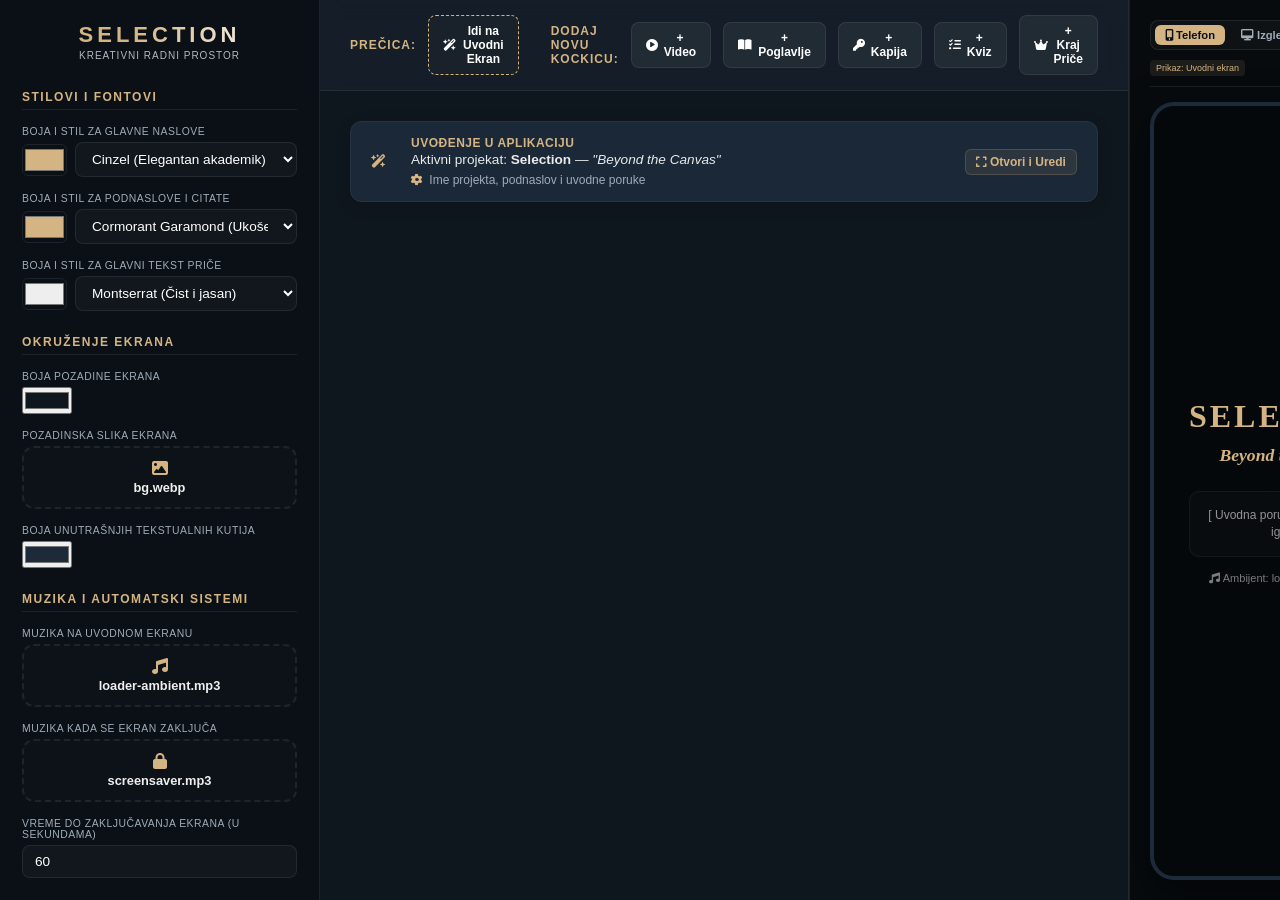
==== selection-admin/index.html @ a890d703 "feat: implement initial administrative interface for selection canvas management" ====
<!DOCTYPE html>
<html lang="sr">

<head>
    <meta charset="UTF-8">
    <meta name="viewport" content="width=device-width, initial-scale=1.0">
    <title>Selection Canvas - Upravljanje Aplikacijom</title>
    <link rel="stylesheet" href="https://cdnjs.cloudflare.com/ajax/libs/font-awesome/6.5.1/css/all.min.css">
    <link rel="stylesheet" href="style.css">

</head>

<body>

    <div class="sidebar">
        <div class="admin-brand">
            <span class="brand-main">SELECTION</span>
            <span class="brand-sub">Kreativni Radni Prostor</span>
        </div>

        <h2>Stilovi i Fontovi</h2>
        <div class="form-group">
            <label>Boja i stil za GLAVNE NASLOVE</label>
            <div class="color-picker-wrapper">
                <input type="color" id="color-h1" value="#d4b483" oninput="osveziZiviPreview()">
                <select id="font-h1" style="flex: 1;" onchange="osveziZiviPreview()">
                    <option value="Cinzel">Cinzel (Elegantan akademik)</option>
                    <option value="Playfair Display">Playfair Display (Moderan žurnal)</option>
                    <option value="Cormorant Garamond">Cormorant Garamond (Klasičan roman)</option>
                </select>
            </div>
        </div>

        <div class="form-group">
            <label>Boja i stil za PODNASLOVE i CITATE</label>
            <div class="color-picker-wrapper">
                <input type="color" id="color-h2" value="#d4b483" oninput="osveziZiviPreview()">
                <select id="font-h2" style="flex: 1;" onchange="osveziZiviPreview()">
                    <option value="Cormorant Garamond">Cormorant Garamond (Ukošena slova)</option>
                    <option value="Cinzel">Cinzel</option>
                    <option value="Playfair Display">Playfair Display</option>
                </select>
            </div>
        </div>

        <div class="form-group">
            <label>Boja i stil za GLAVNI TEKST priče</label>
            <div class="color-picker-wrapper">
                <input type="color" id="color-p" value="#eeeeee" oninput="osveziZiviPreview()">
                <select id="font-p" style="flex: 1;" onchange="osveziZiviPreview()">
                    <option value="Montserrat">Montserrat (Čist i jasan)</option>
                    <option value="Inter">Inter (Prefinjen i tanak)</option>
                    <option value="Open Sans">Open Sans (Prirodan i čitljiv)</option>
                </select>
            </div>
        </div>

        <h2>Okruženje Ekrana</h2>
        <div class="form-group">
            <label>Boja pozadine ekrana</label>
            <input type="color" id="input-boja-pozadina" value="#0f171e" oninput="osveziZiviPreview()">
        </div>

        <div class="form-group">
            <label>Pozadinska slika ekrana</label>
            <div class="zoom-drop-zone" id="drop-global-pozadina" style="padding: 12px; font-size: 0.8rem;"
                onclick="okiniGlobalniKlikFajla('slika')">
                <i class="fa-solid fa-image"
                    style="color:var(--admin-accent); margin-bottom:4px; display:block; font-size:16px;"></i>
                <span id="label-global-pozadina"
                    style="font-weight:600; display:block; overflow:hidden; text-overflow:ellipsis; white-space:nowrap;">Klikni
                    ili prevuci sliku ovde</span>
            </div>
            <input type="hidden" id="input-slika-pozadina" value="">
        </div>

        <div class="form-group">
            <label>Boja unutrašnjih tekstualnih kutija</label>
            <input type="color" id="input-boja-kontejner" value="#1c2a39" oninput="osveziZiviPreview()">
        </div>

        <h2>Muzika i Automatski Sistemi</h2>

        <div class="form-group">
            <label>Muzika na uvodnom ekranu</label>
            <div class="zoom-drop-zone" id="drop-global-loader-muzika" style="padding: 12px; font-size: 0.8rem;"
                onclick="okiniGlobalniKlikFajla('loader-mp3')">
                <i class="fa-solid fa-music"
                    style="color:var(--admin-accent); margin-bottom:4px; display:block; font-size:16px;"></i>
                <span id="label-global-loader-muzika"
                    style="font-weight:600; display:block; overflow:hidden; text-overflow:ellipsis; white-space:nowrap;">Klikni
                    ili prevuci .mp3 ovde</span>
            </div>
            <input type="hidden" id="input-loader-muzika" value="">
        </div>

        <div class="form-group">
            <label>Muzika kada se ekran zaključa</label>
            <div class="zoom-drop-zone" id="drop-global-ss-muzika" style="padding: 12px; font-size: 0.8rem;"
                onclick="okiniGlobalniKlikFajla('ss-mp3')">
                <i class="fa-solid fa-lock"
                    style="color:var(--admin-accent); margin-bottom:4px; display:block; font-size:16px;"></i>
                <span id="label-global-ss-muzika"
                    style="font-weight:600; display:block; overflow:hidden; text-overflow:ellipsis; white-space:nowrap;">Klikni
                    ili prevuci .mp3 ovde</span>
            </div>
            <input type="hidden" id="input-ss-muzika" value="">
        </div>

        <div class="form-group">
            <label>Vreme do zaključavanja ekrana (u sekundama)</label>
            <input type="number" id="input-ss-tajmer" min="5" max="600" value="60">
        </div>

        <button class="btn-save" onclick="sacuvajSveNaServer()"><i class="fa-solid fa-cloud-arrow-up"></i> Sačuvaj i
            Objavi Sve</button>
    </div>

    <div class="main-workspace" style="flex: 1.2; border-right: 1px solid var(--admin-border);">
        <div class="toolbar">
            <span class="toolbar-title">Prečica:</span>
            <button class="btn-add btn-splash-trigger" onclick="postaviAktivniBlok(-1)"><i
                    class="fa-solid fa-wand-magic-sparkles"></i> Idi na Uvodni Ekran</button>

            <span class="toolbar-title" style="margin-left: 20px;">Dodaj novu kockicu:</span>
            <button class="btn-add" onclick="dodajNoviBlok('video')"><i class="fa-solid fa-circle-play"></i> +
                Video</button>
            <button class="btn-add" onclick="dodajNoviBlok('chapter')"><i class="fa-solid fa-book-open"></i> +
                Poglavlje</button>
            <button class="btn-add" onclick="dodajNoviBlok('gate')"><i class="fa-solid fa-key"></i> + Kapija</button>
            <button class="btn-add" onclick="dodajNoviBlok('quiz')"><i class="fa-solid fa-list-check"></i> +
                Kviz</button>
            <button class="btn-add" onclick="dodajNoviBlok('finale')"><i class="fa-solid fa-crown"></i> + Kraj
                Priče</button>
        </div>

        <div class="blocks-container" id="cms-blocks-list">
        </div>
    </div>

    <!-- DESNA STRANA: ŽIVI SIMULATOR SA DVA REŽIMA PRIKAZA -->
    <div class="preview-panel" id="global-preview-panel"
        style="flex: 0.75; min-width: 320px; background-color: #070b0e; padding: 20px; display: flex; flex-direction: column; gap: 15px; height: 100%; overflow: hidden; border-left: 1px solid var(--admin-border); transition: flex 0.3s ease;">

        <div
            style="display: flex; justify-content: space-between; align-items: center; border-bottom: 1px solid var(--admin-border); padding-bottom: 10px; flex-wrap: wrap; gap: 10px;">
            <div
                style="display: flex; gap: 6px; background: rgba(255,255,255,0.03); padding: 4px; border-radius: 8px; border: 1px solid var(--admin-border);">
                <button id="btn-mode-mobile" onclick="promeniRezimSimulatora('mobile')"
                    style="background: var(--admin-accent); color: var(--admin-sidebar); border: none; padding: 4px 10px; font-size: 0.7rem; font-weight: 700; border-radius: 6px; cursor: pointer; transition: all 0.2s;">
                    <i class="fa-solid fa-mobile-screen-button"></i> Telefon
                </button>
                <button id="btn-mode-pc" onclick="promeniRezimSimulatora('pc')"
                    style="background: transparent; color: var(--admin-muted); border: none; padding: 4px 10px; font-size: 0.7rem; font-weight: 700; border-radius: 6px; cursor: pointer; transition: all 0.2s;">
                    <i class="fa-solid fa-desktop"></i> Izgled na PC-u
                </button>
            </div>
            <span id="preview-status-tag"
                style="font-size: 9px; background: rgba(212,180,131,0.1); color: var(--admin-accent); padding: 3px 6px; border-radius: 4px;">Prikaz:
                Uvodni ekran</span>
        </div>

        <!-- Glavni kontejner simulatora koji menja stilove u zavisnosti od režima -->
        <div class="device-simulator" id="live-simulator-screen"
            style="flex: 1; width: 100%; background-color: #0f171e; border: 4px solid #1c2a39; border-radius: 24px; box-shadow: 0 15px 40px rgba(0,0,0,0.5); position: relative; overflow-y: auto; display: flex; flex-direction: column; justify-content: center; align-items: center; padding: 25px; transition: all 0.3s ease;">
            <div id="simulator-content-target" style="width: 100%; text-align: center; transition: all 0.3s ease;">
            </div>
        </div>
    </div>

    <div id="zoom-editor-overlay">
        <div class="zoom-window">
            <div class="zoom-header">
                <h3 id="zoom-module-title"
                    style="color: var(--admin-accent); font-size: 1.1rem; text-transform: uppercase; letter-spacing: 1px;">
                    UREĐIVANJE KOCKICE Sadržaj</h3>
                <button onclick="zatvoriZoomEditor()" class="btn-action"
                    style="border-color:#b81d24; color:#b81d24; font-weight:700;">X ZATVORI PROZOR</button>
            </div>
            <div class="zoom-body" id="zoom-dynamic-body"></div>
            <div class="zoom-footer">
                <button class="btn-action" onclick="zatvoriZoomEditor()" style="padding:10px 20px;">Poništi</button>
                <button class="btn-save" onclick="potvrdiIZatvoriZoom()" style="margin:0; padding:10px 25px;"><i
                        class="fa-solid fa-check"></i> Završi i Primeni Izmene</button>
            </div>
        </div>
    </div>
    <script src="admin-logic.js?v=1.3.4"></script>
</body>

</html>
---- selection-admin/style.css ----
:root {
     --admin-bg: #0f171e;
     --admin-card: rgba(28, 42, 57, 0.95);
     --admin-sidebar: #0a1015;
     --admin-accent: #d4b483;
     --admin-text: #eee;
     --admin-muted: #a0acb8;
     --admin-border: rgba(255, 255, 255, 0.08);
     --btn-glass: rgba(255, 255, 255, 0.06);
 }

 * {
     margin: 0;
     padding: 0;
     box-sizing: border-box;
 }

 body {
     font-family: 'Segoe UI', Roboto, sans-serif;
     background-color: var(--admin-bg);
     color: var(--admin-text);
     display: flex;
     width: 100vw;
     height: 100vh;
     overflow: hidden;
 }

 /* --- JEDINSTVENA KONTROLNA TABLA (LEVO) --- */
 .sidebar {
     width: 320px;
     min-width: 320px;
     background-color: var(--admin-sidebar);
     padding: 22px;
     display: flex;
     flex-direction: column;
     gap: 16px;
     overflow-y: auto;
     height: 100%;
     border-right: 1px solid var(--admin-border);
 }

 .admin-brand {
     text-align: center;
     margin-bottom: 5px;
     text-transform: uppercase;
 }

 .brand-main {
     display: block;
     font-size: 22px;
     font-weight: 700;
     letter-spacing: 4px;

     /* Fallback boja za starije pretraživače */
     color: var(--admin-accent);

     /* Definisanje gradijenta */
     background: linear-gradient(to right, #d4b483 20%, #fff 50%, #d4b483 80%);
     background-size: 200% auto;

     /* Vendor prefiksi za Webkit (Chrome, Safari, Edge) */
     -webkit-background-clip: text;
     -webkit-text-fill-color: transparent;

     /* Standardno svojstvo za modernu kompatibilnost */
     background-clip: text;

     /* Postavljanje boje teksta na providno da bi se video gradijent pozadine */
     color: transparent;
 }

 .brand-sub {
     display: block;
     font-size: 10px;
     color: #fff;
     letter-spacing: 1px;
     margin-top: 2px;
     opacity: 0.7;
 }

 .sidebar h2 {
     font-size: 0.75rem;
     color: var(--admin-accent);
     text-transform: uppercase;
     letter-spacing: 1.5px;
     border-bottom: 1px solid var(--admin-border);
     padding-bottom: 5px;
     margin-top: 8px;
 }

 .form-group {
     display: flex;
     flex-direction: column;
     gap: 5px;
 }

 .form-group label {
     font-size: 0.65rem;
     color: var(--admin-muted);
     text-transform: uppercase;
     letter-spacing: 0.5px;
 }

 .color-picker-wrapper {
     display: flex;
     gap: 8px;
     align-items: center;
 }

 .color-picker-wrapper input[type="color"] {
     width: 45px;
     height: 32px;
     border: 1px solid var(--admin-border);
     background: none;
     cursor: pointer;
     border-radius: 6px;
 }

 .form-group select,
 .form-group input[type="text"],
 .form-group input[type="number"],
 .form-group textarea {
     width: 100%;
     padding: 8px 12px;
     background-color: rgba(255, 255, 255, 0.03);
     border: 1px solid var(--admin-border);
     color: white;
     border-radius: 8px;
     font-size: 0.85rem;
     outline: none;
 }

 .form-group select:focus,
 .form-group input[type="text"]:focus,
 .form-group input[type="number"]:focus,
 .form-group textarea:focus {
     border-color: var(--admin-accent);
     background-color: var(--admin-sidebar);
 }

 .btn-save {
     background: rgba(212, 180, 131, 0.15);
     color: var(--admin-accent);
     border: 1px solid var(--admin-accent);
     padding: 12px;
     font-size: 0.8rem;
     font-weight: 700;
     text-transform: uppercase;
     letter-spacing: 1.5px;
     cursor: pointer;
     border-radius: 10px;
     margin-top: 10px;
     transition: all 0.2s;
 }

 .btn-save:hover {
     background: var(--admin-accent);
     color: var(--admin-sidebar);
     box-shadow: 0 0 12px rgba(212, 180, 131, 0.3);
 }

 /* --- RADNI PROSTOR SA KOCKICAMA (SREDINA) --- */
 .main-workspace {
     flex: 1;
     display: flex;
     flex-direction: column;
     height: 100%;
     background-color: var(--admin-bg);
 }

 .toolbar {
     background-color: rgba(28, 42, 57, 0.4);
     border-bottom: 1px solid var(--admin-border);
     padding: 15px 30px;
     display: flex;
     align-items: center;
     gap: 12px;
     backdrop-filter: blur(10px);
 }

 .toolbar-title {
     font-size: 0.75rem;
     font-weight: 700;
     color: var(--admin-accent);
     text-transform: uppercase;
     letter-spacing: 1px;
 }

 .btn-add {
     background: var(--btn-glass);
     border: 1px solid var(--admin-border);
     color: white;
     padding: 8px 14px;
     font-size: 0.75rem;
     cursor: pointer;
     border-radius: 8px;
     font-weight: 600;
     display: flex;
     align-items: center;
     gap: 6px;
     transition: all 0.2s;
 }

 .btn-add:hover {
     border-color: var(--admin-accent);
     background: rgba(255, 255, 255, 0.1);
 }

 .btn-splash-trigger {
     border: 1px dashed var(--admin-accent) !important;
     background: rgba(212, 180, 131, 0.03);
 }

 .blocks-container {
     flex: 1;
     padding: 30px;
     overflow-y: auto;
     display: flex;
     flex-direction: column;
     gap: 12px;
 }

 /* --- LEGO KOCKICE --- */
 .cms-block-card {
     background-color: var(--admin-card);
     border: 1px solid rgba(255, 255, 255, 0.05);
     border-radius: 12px;
     padding: 14px 20px;
     display: flex;
     justify-content: space-between;
     align-items: center;
     box-shadow: 0 4px 15px rgba(0, 0, 0, 0.2);
     cursor: pointer;
     transition: all 0.2s ease;
 }

 .cms-block-card:hover {
     border-color: rgba(212, 180, 131, 0.4);
     transform: translateX(2px);
 }

 .cms-block-card.active-block {
     border-color: var(--admin-accent) !important;
     background: rgba(28, 42, 57, 0.99);
 }

 .block-info-side {
     display: flex;
     align-items: center;
     gap: 15px;
 }

 .block-num {
     font-size: 0.85rem;
     color: var(--admin-muted);
     font-weight: 600;
     min-width: 25px;
 }

 .block-meta-details {
     display: flex;
     flex-direction: column;
     gap: 2px;
 }

 .block-type-tag {
     font-size: 0.75rem;
     font-weight: 700;
     color: var(--admin-accent);
     letter-spacing: 0.5px;
 }

 .block-summary-text {
     font-size: 0.85rem;
     color: #fff;
     opacity: 0.9;
 }

 .block-media-indicators {
     display: flex;
     gap: 10px;
     margin-top: 4px;
     font-size: 0.75rem;
     color: var(--admin-muted);
 }

 .block-media-indicators span i {
     color: var(--admin-accent);
     margin-right: 3px;
 }

 .block-actions {
     display: flex;
     gap: 6px;
     align-items: center;
 }

 .btn-action {
     background: var(--btn-glass);
     border: 1px solid var(--admin-border);
     color: var(--admin-muted);
     padding: 5px 10px;
     cursor: pointer;
     font-size: 0.75rem;
     border-radius: 6px;
 }

 .btn-action:hover {
     color: white;
     border-color: var(--admin-accent);
 }

 .btn-edit-zoom {
     background: rgba(212, 180, 131, 0.1);
     color: var(--admin-accent);
     border-color: rgba(212, 180, 131, 0.2);
     font-weight: 600;
 }

 .btn-delete:hover {
     background-color: #b81d24;
     border-color: #b81d24;
     color: white;
 }

 /* --- VELIKI PROZOR ZA UREĐIVANJE (ZOOM MODAL) --- */
 #zoom-editor-overlay {
     position: fixed;
     top: 0;
     left: 0;
     width: 100vw;
     height: 100vh;
     background: rgba(10, 16, 21, 0.98);
     backdrop-filter: blur(15px);
     z-index: 9999;
     display: none;
     justify-content: center;
     align-items: center;
     padding: 40px;
 }

 .zoom-window {
     width: 100%;
     max-width: 900px;
     height: 100%;
     max-height: 80vh;
     background: var(--admin-card);
     border: 1px solid var(--admin-border);
     border-radius: 20px;
     display: flex;
     flex-direction: column;
     box-shadow: 0 20px 60px rgba(0, 0, 0, 0.6);
     overflow: hidden;
 }

 .zoom-header {
     padding: 20px 30px;
     border-bottom: 1px solid var(--admin-border);
     display: flex;
     justify-content: space-between;
     align-items: center;
     background: rgba(0, 0, 0, 0.2);
 }

 .zoom-body {
     padding: 30px;
     overflow-y: auto;
     flex: 1;
     display: flex;
     flex-direction: column;
     gap: 20px;
 }

 .zoom-footer {
     padding: 20px 30px;
     border-top: 1px solid var(--admin-border);
     display: flex;
     justify-content: flex-end;
     gap: 12px;
     background: rgba(0, 0, 0, 0.2);
 }

 /* --- KUTIJE ZA SPUŠTANJE FAJLOVA UNUTAR ZOOMA --- */
 .zoom-drop-zone {
     border: 2px dashed var(--admin-border);
     padding: 25px;
     text-align: center;
     border-radius: 12px;
     background: rgba(255, 255, 255, 0.01);
     cursor: pointer;
     transition: all 0.2s;
 }

 .zoom-drop-zone:hover {
     border-color: var(--admin-accent);
     background: rgba(212, 180, 131, 0.03);
 }

 .zoom-media-grid {
     display: flex;
     flex-wrap: wrap;
     gap: 10px;
     margin-top: 10px;
 }

 .zoom-thumb {
     width: 90px;
     height: 90px;
     border-radius: 8px;
     overflow: hidden;
     border: 1px solid var(--admin-border);
     position: relative;
     background: #000;
 }

 .zoom-thumb img {
     width: 100%;
     height: 100%;
     object-fit: cover;
 }

 .zoom-thumb button {
     position: absolute;
     top: 0;
     right: 0;
     background: #b81d24;
     color: #fff;
     border: none;
     padding: 2px 6px;
     font-size: 10px;
     cursor: pointer;
     border-radius: 0 0 0 6px;
 }

 .hint-text {
     font-size: 0.75rem;
     color: var(--admin-muted);
     margin-top: 2px;
 }

 .grid-2 {
     display: grid;
     grid-template-columns: 1fr 1fr;
     gap: 20px;
 }

 .toggle-group {
     display: flex;
     align-items: center;
     gap: 10px;
 }

 .toggle-group input[type="checkbox"] {
     accent-color: var(--admin-accent);
     width: 16px;
     height: 16px;
     cursor: pointer;
 }
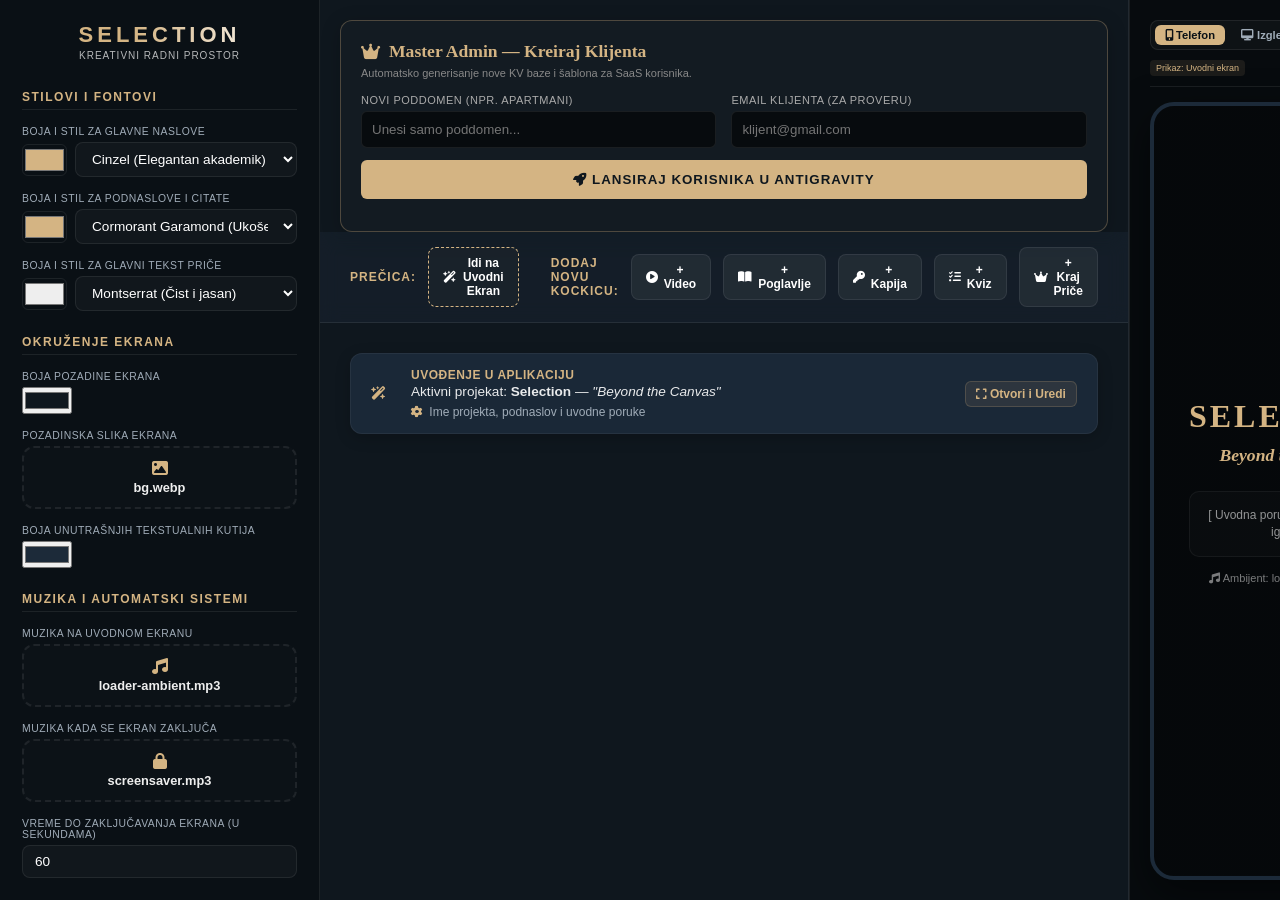
==== commit 4fe5181a: "feat: add administration interface for managing selection canvas styles and user configuration" ====
--- a/selection-admin/index.html
+++ b/selection-admin/index.html
@@ -117,10 +117,47 @@
     </div>
 
     <div class="main-workspace" style="flex: 1.2; border-right: 1px solid var(--admin-border);">
+
+        <div id="master-admin-blok" class="admin-card master-card"
+            style="margin: 20px 20px 0 20px; border: 1px solid rgba(214, 180, 131, 0.3); padding: 20px; border-radius: 12px; background: rgba(255, 255, 255, 0.02); box-shadow: 0 4px 20px rgba(0,0,0,0.2);">
+            <h3
+                style="color: #d4b483; font-family: 'Cinzel', serif; font-size: 1.1rem; margin-bottom: 5px; display: flex; align-items: center; gap: 8px;">
+                <i class="fa-solid fa-crown" style="color: #d4b483;"></i> Master Admin — Kreiraj Klijenta
+            </h3>
+            <p style="font-size: 11px; color: #888; margin-bottom: 15px;">Automatsko generisanje nove KV baze i šablona
+                za SaaS korisnika.</p>
+
+            <div style="display: flex; gap: 15px; flex-wrap: wrap; margin-bottom: 12px;">
+                <div style="flex: 1; min-width: 200px;">
+                    <label
+                        style="font-size: 11px; color: #aaa; text-transform: uppercase; letter-spacing: 0.5px; display: block; margin-bottom: 5px;">Novi
+                        poddomen (npr. apartmani)</label>
+                    <input type="text" id="master-novi-subdomain" placeholder="Unesi samo poddomen..."
+                        style="width: 100%; padding: 10px; background: #070b0e; border: 1px solid var(--admin-border); border-radius: 6px; color: #fff; font-family: inherit;">
+                </div>
+                <div style="flex: 1; min-width: 200px;">
+                    <label
+                        style="font-size: 11px; color: #aaa; text-transform: uppercase; letter-spacing: 0.5px; display: block; margin-bottom: 5px;">Email
+                        klijenta (za proveru)</label>
+                    <input type="email" id="master-novi-email" placeholder="klijent@gmail.com"
+                        style="width: 100%; padding: 10px; background: #070b0e; border: 1px solid var(--admin-border); border-radius: 6px; color: #fff; font-family: inherit;">
+                </div>
+            </div>
+
+            <button onclick="masterKreirajNovogKorisnika()"
+                style="width: 100%; padding: 12px; background: #d4b483; color: #0f171e; border: none; border-radius: 6px; font-weight: 700; text-transform: uppercase; letter-spacing: 1px; cursor: pointer; transition: background 0.2s;">
+                <i class="fa-solid fa-rocket"></i> Lansiraj Korisnika u Antigravity
+            </button>
+
+            <div id="master-status-poruka"
+                style="margin-top: 12px; font-weight: 600; font-size: 12px; text-align: center;"></div>
+        </div>
+
         <div class="toolbar">
             <span class="toolbar-title">Prečica:</span>
-            <button class="btn-add btn-splash-trigger" onclick="postaviAktivniBlok(-1)"><i
-                    class="fa-solid fa-wand-magic-sparkles"></i> Idi na Uvodni Ekran</button>
+            <button class="btn-add btn-splash-trigger" onclick="postaviAktivniBlok(-1)">
+                <i class="fa-solid fa-wand-magic-sparkles"></i> Idi na Uvodni Ekran
+            </button>
 
             <span class="toolbar-title" style="margin-left: 20px;">Dodaj novu kockicu:</span>
             <button class="btn-add" onclick="dodajNoviBlok('video')"><i class="fa-solid fa-circle-play"></i> +
@@ -134,8 +171,7 @@
                 Priče</button>
         </div>
 
-        <div class="blocks-container" id="cms-blocks-list">
-        </div>
+        <div class="blocks-container" id="cms-blocks-list"></div>
     </div>
 
     <!-- DESNA STRANA: ŽIVI SIMULATOR SA DVA REŽIMA PRIKAZA -->
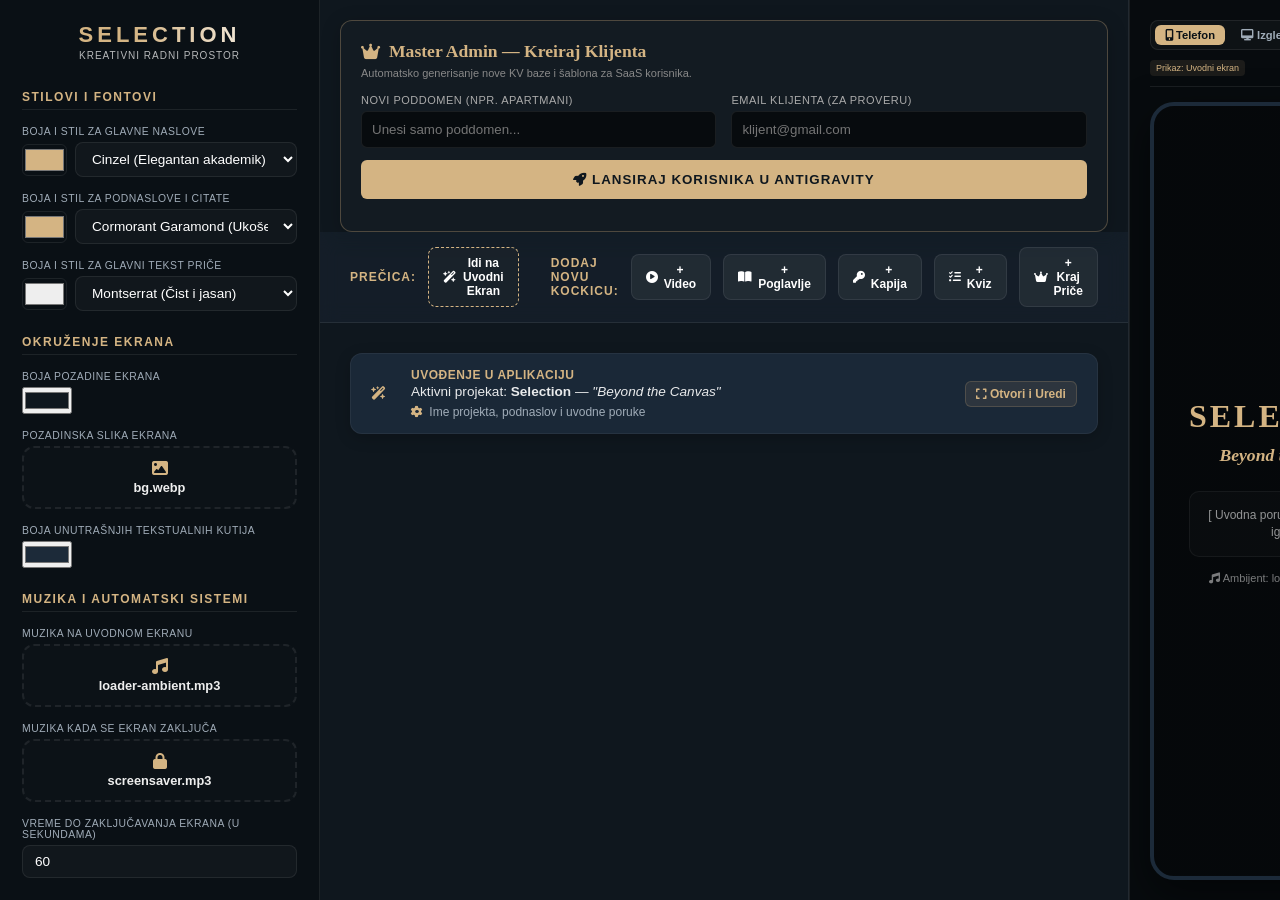
==== commit 32d4bd59: "feat: add admin dashboard interface for managing design settings and client creation" ====
--- a/selection-admin/index.html
+++ b/selection-admin/index.html
@@ -221,7 +221,7 @@
             </div>
         </div>
     </div>
-    <script src="admin-logic.js?v=1.3.4"></script>
+    <script src="admin-logic.js?v=1.3.6"></script>
 </body>
 
 </html>
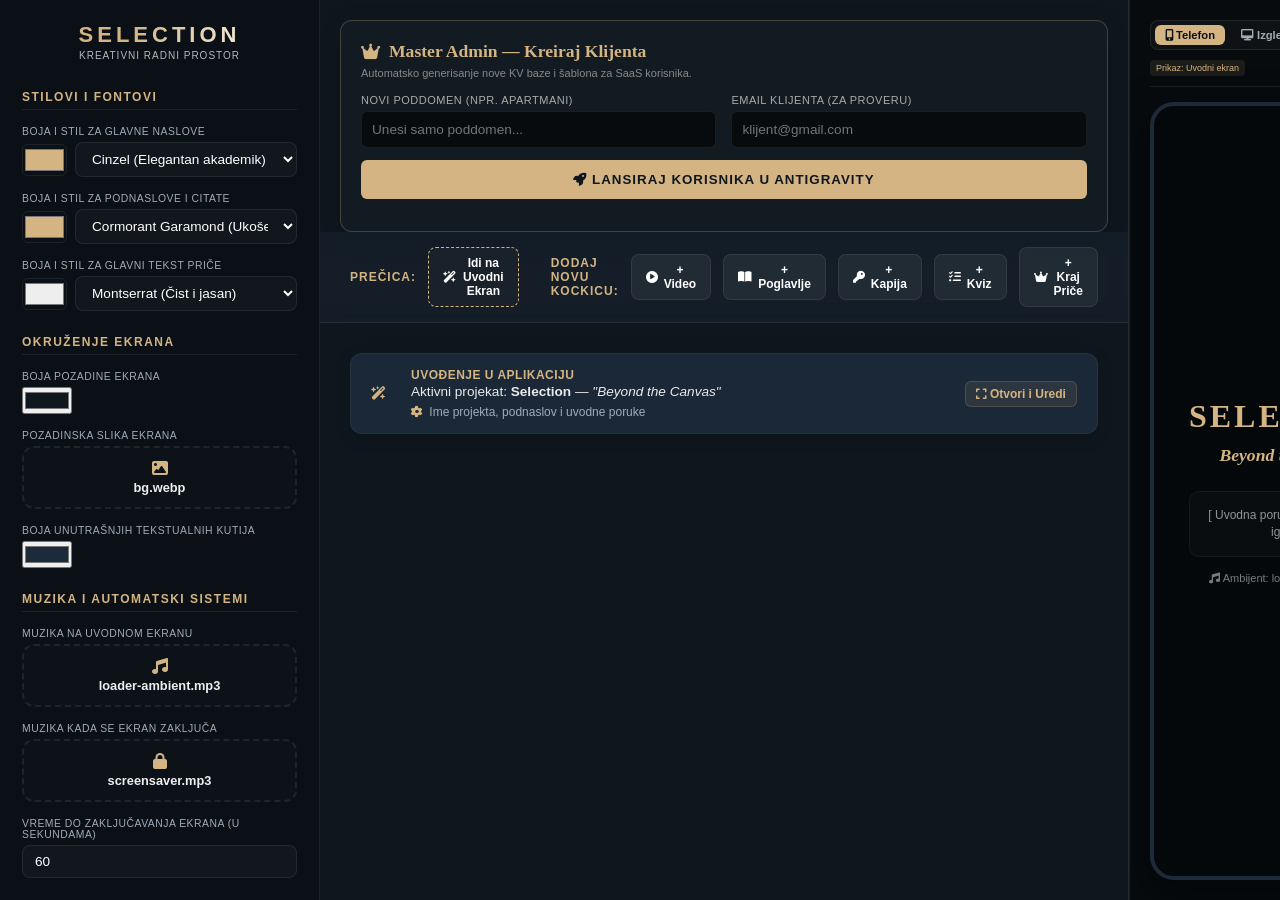
==== commit fc2d19bd: "feat: initialize admin panel UI for managing application styling, content blocks, and user provision" ====
--- a/selection-admin/index.html
+++ b/selection-admin/index.html
@@ -221,7 +221,7 @@
             </div>
         </div>
     </div>
-    <script src="admin-logic.js?v=1.3.6"></script>
+    <script src="admin-logic.js?v=1.3.7"></script>
 </body>
 
 </html>
--- a/selection-admin/style.css
+++ b/selection-admin/style.css
@@ -455,4 +455,54 @@
      width: 16px;
      height: 16px;
      cursor: pointer;
+ }
+
+ /* --- 👑 SELECTION MASTER ADMIN TABLA STYLE --- */
+ .master-card {
+     display: block !important;
+     background: rgba(255, 255, 255, 0.02) !important;
+     border: 1px solid rgba(214, 180, 131, 0.25) !important;
+     border-radius: 12px;
+     padding: 20px;
+     margin: 20px;
+     box-shadow: 0 8px 32px rgba(0, 0, 0, 0.4);
+     animation: masterGlowIn 1.5s ease-in-out infinite alternate;
+ }
+
+ .master-card label {
+     font-size: 11px;
+     color: var(--admin-muted);
+     text-transform: uppercase;
+     letter-spacing: 0.5px;
+     display: block;
+     margin-bottom: 5px;
+ }
+
+ .master-card input[type="text"],
+ .master-card input[type="email"] {
+     width: 100%;
+     padding: 10px 14px;
+     background-color: #070b0e !important;
+     border: 1px solid var(--admin-border);
+     color: white;
+     border-radius: 6px;
+     font-size: 0.85rem;
+     outline: none;
+     transition: border-color 0.2s;
+ }
+
+ .master-card input:focus {
+     border-color: var(--admin-accent) !important;
+ }
+
+ @keyframes masterGlowIn {
+     from {
+         border-color: rgba(214, 180, 131, 0.2);
+         box-shadow: 0 4px 20px rgba(0, 0, 0, 0.3);
+     }
+
+     to {
+         border-color: rgba(214, 180, 131, 0.4);
+         box-shadow: 0 4px 25px rgba(214, 180, 131, 0.05);
+     }
  }
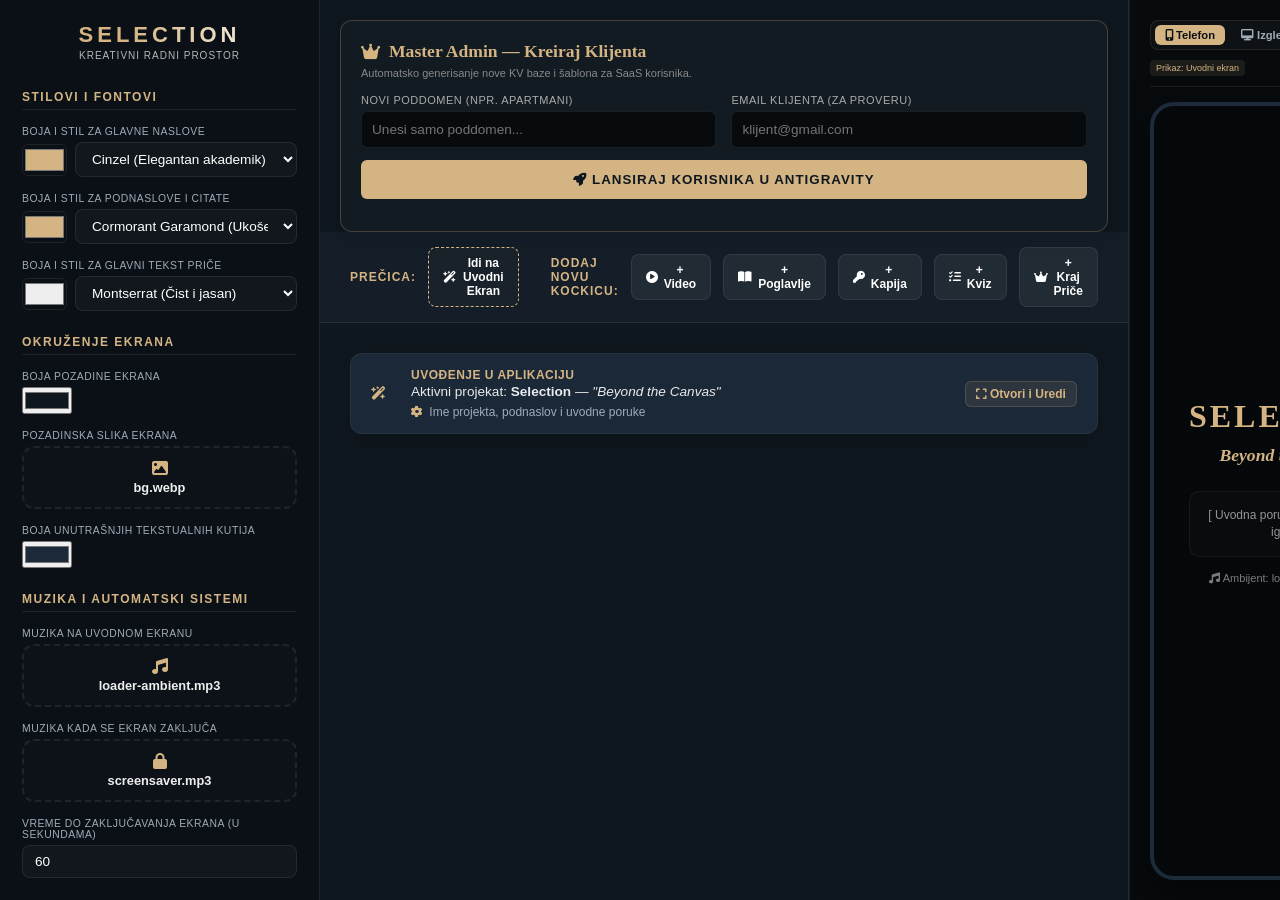
==== commit 3b44d7e8: "feat: add selection-admin dashboard interface for configuration and block management" ====
--- a/selection-admin/index.html
+++ b/selection-admin/index.html
@@ -221,7 +221,7 @@
             </div>
         </div>
     </div>
-    <script src="admin-logic.js?v=1.3.7"></script>
+    <script src="admin-logic.js?v=1.3.8"></script>
 </body>
 
 </html>
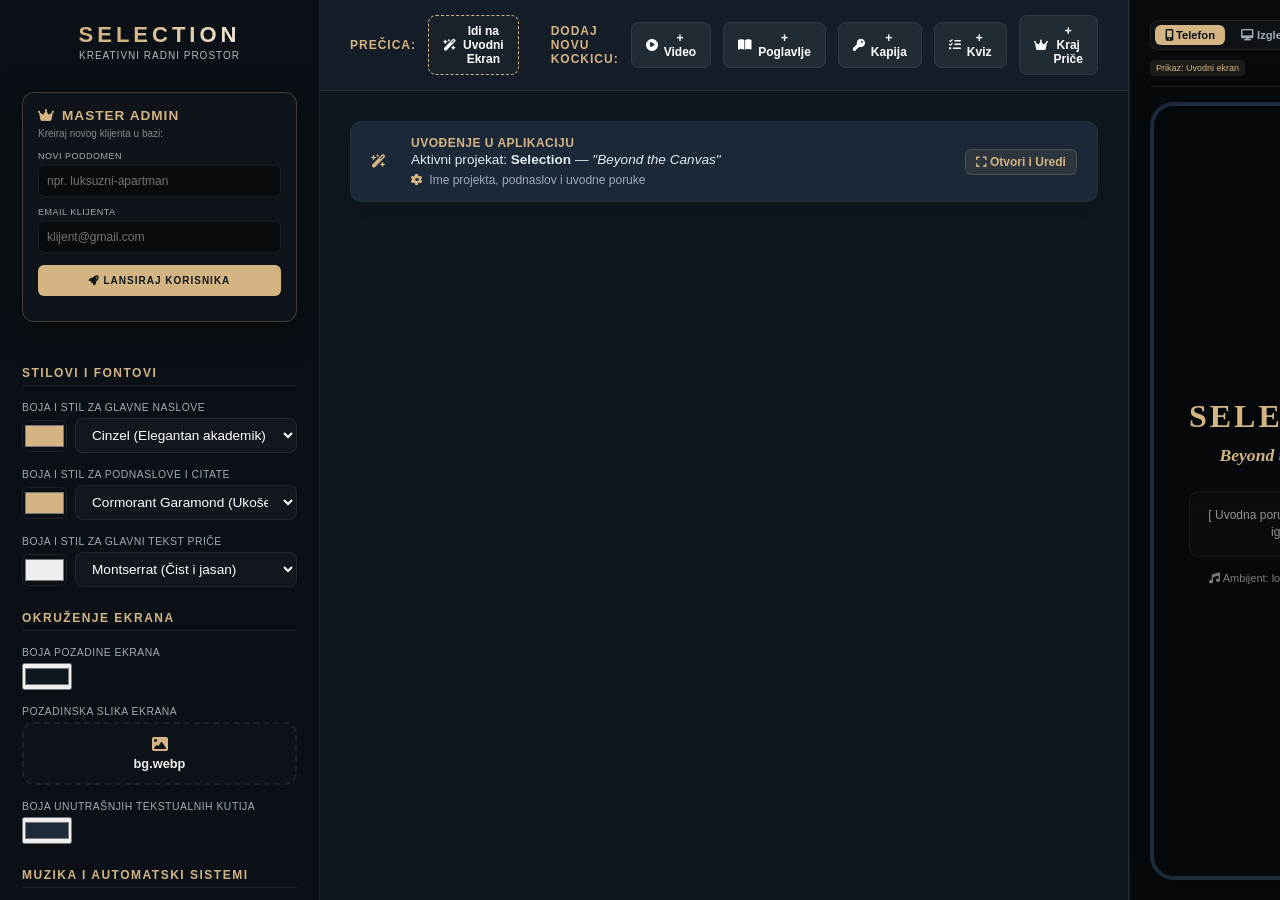
==== commit 74b92c0e: "feat: create initial admin dashboard HTML for Selection Canvas management" ====
--- a/selection-admin/index.html
+++ b/selection-admin/index.html
@@ -7,7 +7,6 @@
     <title>Selection Canvas - Upravljanje Aplikacijom</title>
     <link rel="stylesheet" href="https://cdnjs.cloudflare.com/ajax/libs/font-awesome/6.5.1/css/all.min.css">
     <link rel="stylesheet" href="style.css">
-
 </head>
 
 <body>
@@ -16,6 +15,40 @@
         <div class="admin-brand">
             <span class="brand-main">SELECTION</span>
             <span class="brand-sub">Kreativni Radni Prostor</span>
+        </div>
+
+        <div id="master-admin-blok" class="master-card"
+            style="margin: 10px 0 20px 0; border: 1px solid rgba(214, 180, 131, 0.3); padding: 15px; border-radius: 12px; background: rgba(255, 255, 255, 0.02);">
+            <h3
+                style="color: #d4b483; font-family: 'Segoe UI', sans-serif; font-size: 0.85rem; margin-bottom: 5px; display: flex; align-items: center; gap: 8px; text-transform: uppercase; letter-spacing: 1px;">
+                <i class="fa-solid fa-crown" style="color: #d4b483;"></i> Master Admin
+            </h3>
+            <p style="font-size: 10px; color: #888; margin-bottom: 12px;">Kreiraj novog klijenta u bazi:</p>
+
+            <div style="display: flex; flex-direction: column; gap: 10px; margin-bottom: 12px;">
+                <div>
+                    <label
+                        style="font-size: 9px; color: #aaa; text-transform: uppercase; display: block; margin-bottom: 4px;">Novi
+                        poddomen</label>
+                    <input type="text" id="master-novi-subdomain" placeholder="npr. luksuzni-apartman"
+                        style="width: 100%; padding: 8px; background: #070b0e; border: 1px solid rgba(255,255,255,0.08); border-radius: 6px; color: #fff; font-size: 12px;">
+                </div>
+                <div>
+                    <label
+                        style="font-size: 9px; color: #aaa; text-transform: uppercase; display: block; margin-bottom: 4px;">Email
+                        klijenta</label>
+                    <input type="email" id="master-novi-email" placeholder="klijent@gmail.com"
+                        style="width: 100%; padding: 8px; background: #070b0e; border: 1px solid rgba(255,255,255,0.08); border-radius: 6px; color: #fff; font-size: 12px;">
+                </div>
+            </div>
+
+            <button onclick="masterKreirajNovogKorisnika()"
+                style="width: 100%; padding: 10px; background: #d4b483; color: #0f171e; border: none; border-radius: 6px; font-weight: 700; text-transform: uppercase; font-size: 10px; letter-spacing: 1px; cursor: pointer;">
+                <i class="fa-solid fa-rocket"></i> Lansiraj Korisnika
+            </button>
+
+            <div id="master-status-poruka"
+                style="margin-top: 10px; font-weight: 600; font-size: 11px; text-align: center;"></div>
         </div>
 
         <h2>Stilovi i Fontovi</h2>
@@ -117,41 +150,6 @@
     </div>
 
     <div class="main-workspace" style="flex: 1.2; border-right: 1px solid var(--admin-border);">
-
-        <div id="master-admin-blok" class="admin-card master-card"
-            style="margin: 20px 20px 0 20px; border: 1px solid rgba(214, 180, 131, 0.3); padding: 20px; border-radius: 12px; background: rgba(255, 255, 255, 0.02); box-shadow: 0 4px 20px rgba(0,0,0,0.2);">
-            <h3
-                style="color: #d4b483; font-family: 'Cinzel', serif; font-size: 1.1rem; margin-bottom: 5px; display: flex; align-items: center; gap: 8px;">
-                <i class="fa-solid fa-crown" style="color: #d4b483;"></i> Master Admin — Kreiraj Klijenta
-            </h3>
-            <p style="font-size: 11px; color: #888; margin-bottom: 15px;">Automatsko generisanje nove KV baze i šablona
-                za SaaS korisnika.</p>
-
-            <div style="display: flex; gap: 15px; flex-wrap: wrap; margin-bottom: 12px;">
-                <div style="flex: 1; min-width: 200px;">
-                    <label
-                        style="font-size: 11px; color: #aaa; text-transform: uppercase; letter-spacing: 0.5px; display: block; margin-bottom: 5px;">Novi
-                        poddomen (npr. apartmani)</label>
-                    <input type="text" id="master-novi-subdomain" placeholder="Unesi samo poddomen..."
-                        style="width: 100%; padding: 10px; background: #070b0e; border: 1px solid var(--admin-border); border-radius: 6px; color: #fff; font-family: inherit;">
-                </div>
-                <div style="flex: 1; min-width: 200px;">
-                    <label
-                        style="font-size: 11px; color: #aaa; text-transform: uppercase; letter-spacing: 0.5px; display: block; margin-bottom: 5px;">Email
-                        klijenta (za proveru)</label>
-                    <input type="email" id="master-novi-email" placeholder="klijent@gmail.com"
-                        style="width: 100%; padding: 10px; background: #070b0e; border: 1px solid var(--admin-border); border-radius: 6px; color: #fff; font-family: inherit;">
-                </div>
-            </div>
-
-            <button onclick="masterKreirajNovogKorisnika()"
-                style="width: 100%; padding: 12px; background: #d4b483; color: #0f171e; border: none; border-radius: 6px; font-weight: 700; text-transform: uppercase; letter-spacing: 1px; cursor: pointer; transition: background 0.2s;">
-                <i class="fa-solid fa-rocket"></i> Lansiraj Korisnika u Antigravity
-            </button>
-
-            <div id="master-status-poruka"
-                style="margin-top: 12px; font-weight: 600; font-size: 12px; text-align: center;"></div>
-        </div>
 
         <div class="toolbar">
             <span class="toolbar-title">Prečica:</span>
@@ -174,7 +172,6 @@
         <div class="blocks-container" id="cms-blocks-list"></div>
     </div>
 
-    <!-- DESNA STRANA: ŽIVI SIMULATOR SA DVA REŽIMA PRIKAZA -->
     <div class="preview-panel" id="global-preview-panel"
         style="flex: 0.75; min-width: 320px; background-color: #070b0e; padding: 20px; display: flex; flex-direction: column; gap: 15px; height: 100%; overflow: hidden; border-left: 1px solid var(--admin-border); transition: flex 0.3s ease;">
 
@@ -196,7 +193,6 @@
                 Uvodni ekran</span>
         </div>
 
-        <!-- Glavni kontejner simulatora koji menja stilove u zavisnosti od režima -->
         <div class="device-simulator" id="live-simulator-screen"
             style="flex: 1; width: 100%; background-color: #0f171e; border: 4px solid #1c2a39; border-radius: 24px; box-shadow: 0 15px 40px rgba(0,0,0,0.5); position: relative; overflow-y: auto; display: flex; flex-direction: column; justify-content: center; align-items: center; padding: 25px; transition: all 0.3s ease;">
             <div id="simulator-content-target" style="width: 100%; text-align: center; transition: all 0.3s ease;">
@@ -221,6 +217,7 @@
             </div>
         </div>
     </div>
+
     <script src="admin-logic.js?v=1.3.8"></script>
 </body>
 
